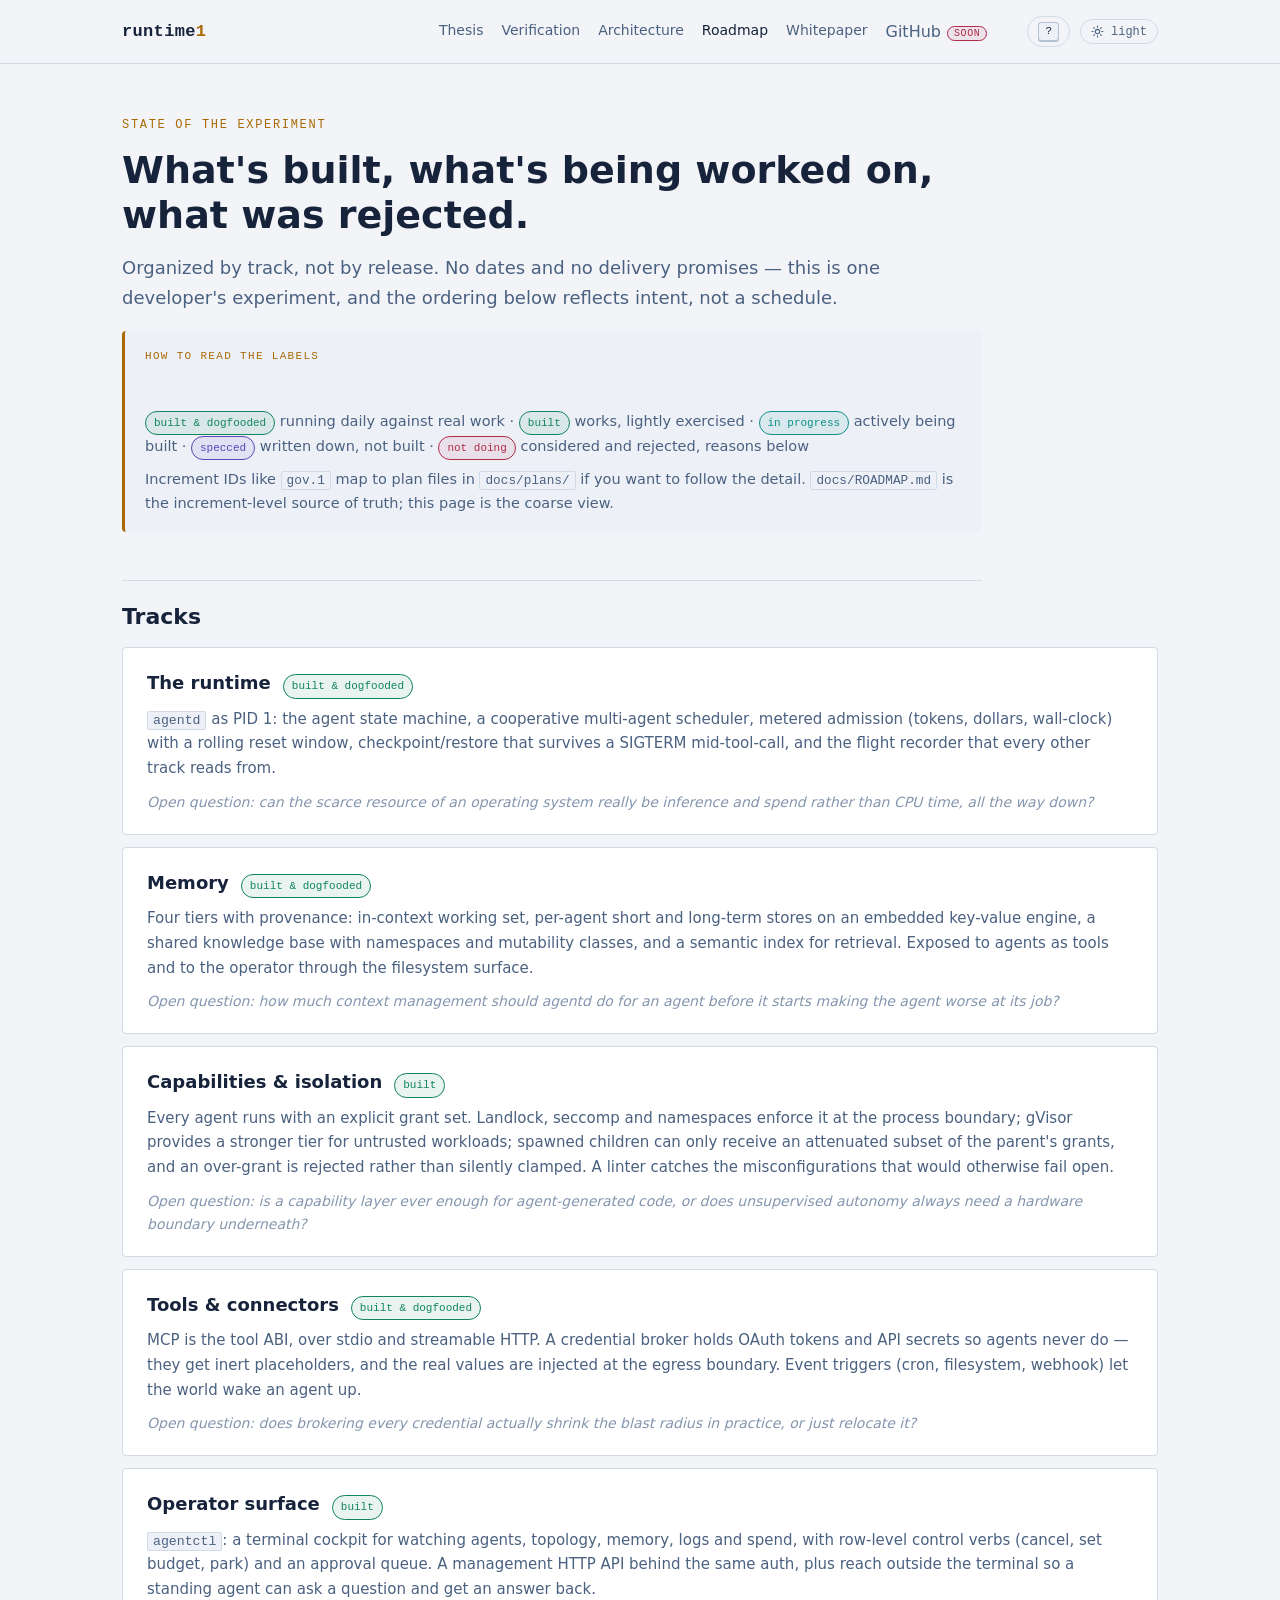
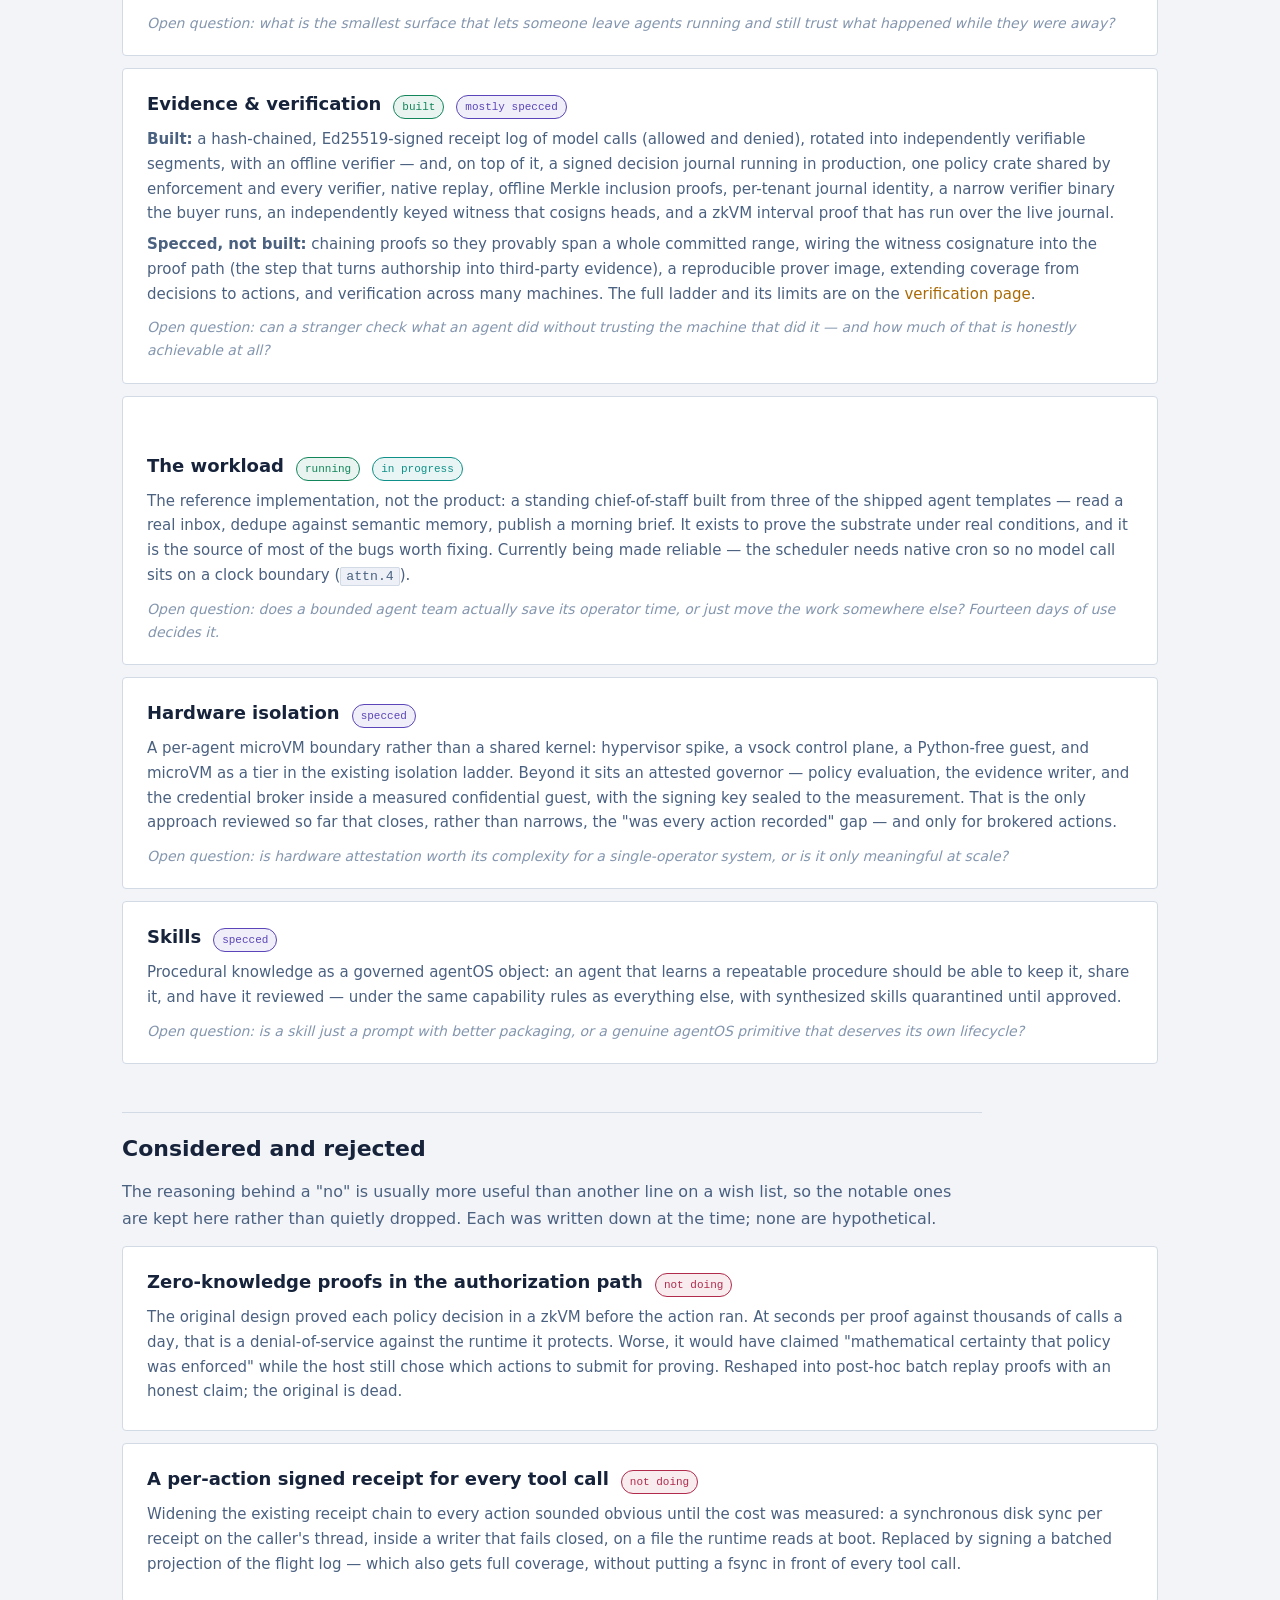
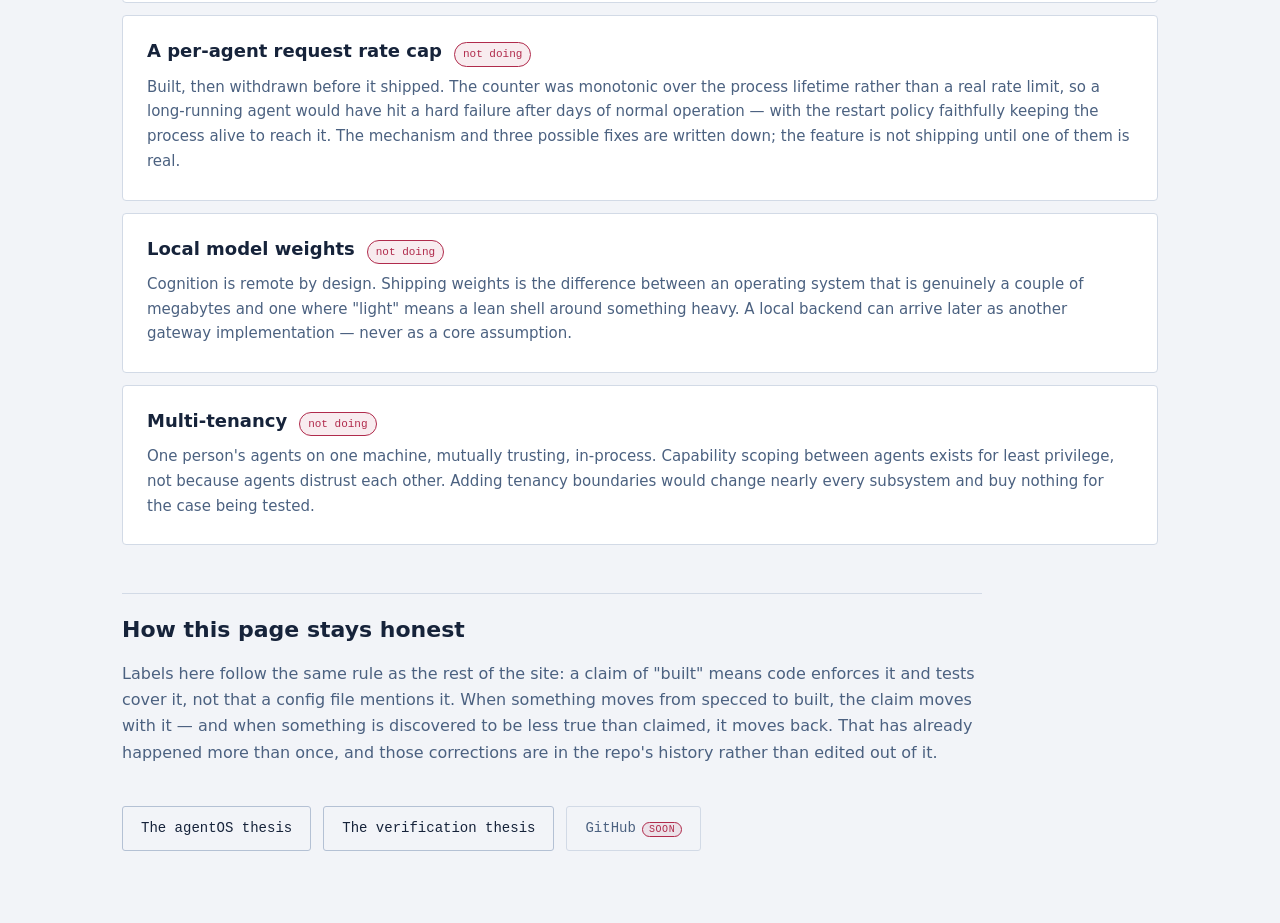
==== roadmap.html @ 0117f95e "runtime1 website: initial public release Static site, no build step — GitHub Pages serves it straigh" ====
<!DOCTYPE html>
<html lang="en">
<head>
<meta charset="utf-8">
<meta name="viewport" content="width=device-width, initial-scale=1">
<title>runtime1 — roadmap</title>
<meta name="description" content="What runtime1 has built, what is being worked on, what is only specced, and what was deliberately rejected — organized by track, with no dates.">
<link rel="stylesheet" href="style.css">
<script>try{var t=localStorage.getItem('runtime1-theme');if(t)document.documentElement.dataset.theme=t}catch(e){}</script>
</head>
<body>
<div class="progress"><span></span></div>
<header class="topbar">
  <nav class="nav">
    <span class="brand"><a href="index.html" style="color:inherit">runtime<b>1</b></a></span>
    <div class="links">
      <a href="thesis.html">Thesis</a>
      <a href="zk-verification.html">Verification</a>
      <a href="architecture.html">Architecture</a>
      <a href="roadmap.html" class="here">Roadmap</a>
      <a href="whitepaper.html">Whitepaper</a>
      <span class="soon" title="the repository is not public yet">GitHub<em>soon</em></span>
    </div>
    <div class="tools">
      <button type="button" class="keyhint" data-help aria-label="Keyboard shortcuts"><kbd>?</kbd></button>
      <button type="button" class="tt" data-theme-toggle aria-pressed="false" title="Switch to light (t)">
        <svg class="moon" viewBox="0 0 24 24" fill="none" stroke="currentColor" stroke-width="2"
             stroke-linecap="round" stroke-linejoin="round" aria-hidden="true"><path d="M21 12.79A9 9 0 1 1 11.21 3 7 7 0 0 0 21 12.79z"/></svg>
        <svg class="sun" viewBox="0 0 24 24" fill="none" stroke="currentColor" stroke-width="2"
             stroke-linecap="round" stroke-linejoin="round" aria-hidden="true"><circle cx="12" cy="12" r="4"/><path d="M12 2v2M12 20v2M4.9 4.9l1.4 1.4M17.7 17.7l1.4 1.4M2 12h2M20 12h2M6.3 17.7l-1.4 1.4M19.1 4.9l-1.4 1.4"/></svg>
        <span class="tt-label">dark</span>
      </button>
    </div>
  </nav>
</header>

<div class="wrap doc">


  <p class="eyebrow">state of the experiment</p>
  <h1>What's built, what's being worked on, what was rejected.</h1>
  <p class="lead">
    Organized by track, not by release. No dates and no delivery promises — this is one
    developer's experiment, and the ordering below reflects intent, not a schedule.
  </p>

  <div class="callout">
    <p class="k">how to read the labels</p>
    <p>
      <span class="badge enf">built &amp; dogfooded</span> running daily against real work ·
      <span class="badge enf">built</span> works, lightly exercised ·
      <span class="badge next">in progress</span> actively being built ·
      <span class="badge road">specced</span> written down, not built ·
      <span class="badge abs">not doing</span> considered and rejected, reasons below
    </p>
    <p>
      Increment IDs like <code>gov.1</code> map to plan files in <code>docs/plans/</code> if you
      want to follow the detail. <code>docs/ROADMAP.md</code> is the increment-level source of
      truth; this page is the coarse view.
    </p>
  </div>

  <h2>Tracks</h2>

  <div class="track">
    <div class="track-hd">
      <h3>The runtime</h3>
      <span class="badge enf">built &amp; dogfooded</span>
    </div>
    <p><code>agentd</code> as PID 1: the agent state machine, a cooperative multi-agent
    scheduler, metered admission (tokens, dollars, wall-clock) with a rolling reset window,
    checkpoint/restore that survives a SIGTERM mid-tool-call, and the flight recorder that
    every other track reads from.</p>
    <p class="q">Open question: can the scarce resource of an operating system really be inference and
    spend rather than CPU time, all the way down?</p>
  </div>

  <div class="track">
    <div class="track-hd">
      <h3>Memory</h3>
      <span class="badge enf">built &amp; dogfooded</span>
    </div>
    <p>Four tiers with provenance: in-context working set, per-agent short and long-term
    stores on an embedded key-value engine, a shared knowledge base with namespaces and
    mutability classes, and a semantic index for retrieval. Exposed to agents as tools and to
    the operator through the filesystem surface.</p>
    <p class="q">Open question: how much context management should agentd do <em>for</em> an
    agent before it starts making the agent worse at its job?</p>
  </div>

  <div class="track">
    <div class="track-hd">
      <h3>Capabilities &amp; isolation</h3>
      <span class="badge enf">built</span>
    </div>
    <p>Every agent runs with an explicit grant set. Landlock, seccomp and namespaces enforce
    it at the process boundary; gVisor provides a stronger tier for untrusted workloads;
    spawned children can only receive an attenuated subset of the parent's grants, and an
    over-grant is rejected rather than silently clamped. A linter catches the misconfigurations
    that would otherwise fail open.</p>
    <p class="q">Open question: is a capability layer ever enough for agent-generated code, or
    does unsupervised autonomy always need a hardware boundary underneath?</p>
  </div>

  <div class="track">
    <div class="track-hd">
      <h3>Tools &amp; connectors</h3>
      <span class="badge enf">built &amp; dogfooded</span>
    </div>
    <p>MCP is the tool ABI, over stdio and streamable HTTP. A credential broker holds OAuth
    tokens and API secrets so agents never do — they get inert placeholders, and the real
    values are injected at the egress boundary. Event triggers (cron, filesystem, webhook) let
    the world wake an agent up.</p>
    <p class="q">Open question: does brokering every credential actually shrink the blast
    radius in practice, or just relocate it?</p>
  </div>

  <div class="track">
    <div class="track-hd">
      <h3>Operator surface</h3>
      <span class="badge enf">built</span>
    </div>
    <p><code>agentctl</code>: a terminal cockpit for watching agents, topology, memory, logs
    and spend, with row-level control verbs (cancel, set budget, park) and an approval queue.
    A management HTTP API behind the same auth, plus reach outside the terminal so a standing
    agent can ask a question and get an answer back.</p>
    <p class="q">Open question: what is the smallest surface that lets someone leave agents
    running and still trust what happened while they were away?</p>
  </div>

  <div class="track">
    <div class="track-hd">
      <h3>Evidence &amp; verification</h3>
      <span class="badge enf">built</span>
      <span class="badge road">mostly specced</span>
    </div>
    <p><b>Built:</b> a hash-chained, Ed25519-signed receipt log of model calls (allowed and
    denied), rotated into independently verifiable segments, with an offline verifier — and,
    on top of it, a signed decision journal running in production, one policy crate shared by
    enforcement and every verifier, native replay, offline Merkle inclusion proofs, per-tenant
    journal identity, a narrow verifier binary the buyer runs, an independently keyed witness
    that cosigns heads, and a zkVM interval proof that has run over the live journal.</p>
    <p><b>Specced, not built:</b> chaining proofs so they provably span a whole committed range,
    wiring the witness cosignature into the proof path (the step that turns authorship into
    third-party evidence), a reproducible prover image, extending coverage from decisions to
    actions, and verification across many machines.
    The full ladder and its limits are on the <a href="zk-verification.html">verification
    page</a>.</p>
    <p class="q">Open question: can a stranger check what an agent did without trusting the
    machine that did it — and how much of that is honestly achievable at all?</p>
  </div>

  <div class="track">
    <div class="track-hd">
      <h3>The workload</h3>
      <span class="badge enf">running</span>
      <span class="badge next">in progress</span>
    </div>
    <p>The reference implementation, not the product: a standing chief-of-staff built from three
    of the shipped agent templates — read a real inbox, dedupe against semantic memory, publish
    a morning brief. It exists to prove the substrate under real conditions, and it is the source of most of the bugs worth fixing. Currently being made
    reliable — the scheduler needs native cron so no model call sits on a clock boundary
    (<code>attn.4</code>).</p>
    <p class="q">Open question: does a bounded agent team actually save its operator time, or
    just move the work somewhere else? Fourteen days of use decides it.</p>
  </div>

  <div class="track">
    <div class="track-hd">
      <h3>Hardware isolation</h3>
      <span class="badge road">specced</span>
    </div>
    <p>A per-agent microVM boundary rather than a shared kernel: hypervisor spike, a vsock
    control plane, a Python-free guest, and microVM as a tier in the existing isolation ladder.
    Beyond it sits an attested governor — policy evaluation, the evidence writer, and the
    credential broker inside a measured confidential guest, with the signing key sealed to the
    measurement. That is the only approach reviewed so far that closes, rather than narrows,
    the "was every action recorded" gap — and only for brokered actions.</p>
    <p class="q">Open question: is hardware attestation worth its complexity for a
    single-operator system, or is it only meaningful at scale?</p>
  </div>

  <div class="track">
    <div class="track-hd">
      <h3>Skills</h3>
      <span class="badge road">specced</span>
    </div>
    <p>Procedural knowledge as a governed agentOS object: an agent that learns a repeatable
    procedure should be able to keep it, share it, and have it reviewed — under the same
    capability rules as everything else, with synthesized skills quarantined until approved.</p>
    <p class="q">Open question: is a skill just a prompt with better packaging, or a genuine
    agentOS primitive that deserves its own lifecycle?</p>
  </div>

  <h2>Considered and rejected</h2>
  <p class="mut">
    The reasoning behind a "no" is usually more useful than another line on a wish list, so
    the notable ones are kept here rather than quietly dropped. Each was written down at the
    time; none are hypothetical.
  </p>

  <div class="track">
    <div class="track-hd">
      <h3>Zero-knowledge proofs in the authorization path</h3>
      <span class="badge abs">not doing</span>
    </div>
    <p>The original design proved each policy decision in a zkVM before the action ran. At
    seconds per proof against thousands of calls a day, that is a denial-of-service against
    the runtime it protects. Worse, it would have claimed "mathematical certainty that policy
    was enforced" while the host still chose which actions to submit for proving. Reshaped
    into post-hoc batch replay proofs with an honest claim; the original is dead.</p>
  </div>

  <div class="track">
    <div class="track-hd">
      <h3>A per-action signed receipt for every tool call</h3>
      <span class="badge abs">not doing</span>
    </div>
    <p>Widening the existing receipt chain to every action sounded obvious until the cost was
    measured: a synchronous disk sync per receipt on the caller's thread, inside a writer that
    fails closed, on a file the runtime reads at boot. Replaced by signing a batched projection
    of the flight log — which also gets full coverage, without putting a fsync in front of every
    tool call.</p>
  </div>

  <div class="track">
    <div class="track-hd">
      <h3>A per-agent request rate cap</h3>
      <span class="badge abs">not doing</span>
    </div>
    <p>Built, then withdrawn before it shipped. The counter was monotonic over the process
    lifetime rather than a real rate limit, so a long-running agent would have hit a hard
    failure after days of normal operation — with the restart policy faithfully keeping the
    process alive to reach it. The mechanism and three possible fixes are written down; the
    feature is not shipping until one of them is real.</p>
  </div>

  <div class="track">
    <div class="track-hd">
      <h3>Local model weights</h3>
      <span class="badge abs">not doing</span>
    </div>
    <p>Cognition is remote by design. Shipping weights is the difference between an operating system that is
    genuinely a couple of megabytes and one where "light" means a lean shell around something
    heavy. A local backend can arrive later as another gateway implementation — never as a core
    assumption.</p>
  </div>

  <div class="track">
    <div class="track-hd">
      <h3>Multi-tenancy</h3>
      <span class="badge abs">not doing</span>
    </div>
    <p>One person's agents on one machine, mutually trusting, in-process. Capability scoping
    between agents exists for least privilege, not because agents distrust each other. Adding
    tenancy boundaries would change nearly every subsystem and buy nothing for the case being
    tested.</p>
  </div>

  <h2>How this page stays honest</h2>
  <p class="mut">
    Labels here follow the same rule as the rest of the site: a claim of "built" means code
    enforces it and tests cover it, not that a config file mentions it. When something moves
    from specced to built, the claim moves with it — and when something is discovered to be
    less true than claimed, it moves back. That has already happened more than once, and those
    corrections are in the repo's history rather than edited out of it.
  </p>

  <div class="next-row">
    <a class="btn" href="thesis.html">The agentOS thesis</a>
    <a class="btn" href="zk-verification.html">The verification thesis</a>
    <span class="btn soon-btn" title="the repository is not public yet">GitHub<em>soon</em></span>
  </div>

</div>
<script src="app.js"></script>
</body>
</html>
---- style.css ----
/* runtime1 site — shared stylesheet.
   One file so a restyle is one edit. Tokens mirror site/architecture.html, which keeps its
   own copy because it is a self-contained generated artifact. */

/* ══════════════════════════════════════════════════════════════════════════
   Material 3 token layer.

   This is a real M3 implementation, not a coat of paint: colour ROLES, a shape
   scale, a type scale, state-layer opacities and the M3 motion system are the
   single source of truth, and every component below consumes them.

   What it deliberately does NOT do is adopt M3's *expressive defaults*. M3 is
   explicit that token VALUES are the brand's to set, and runtime1's identity is
   a terminal: 3px corners, flat tonal surfaces, mono labels. So the shape scale
   is tightened (M3 ships 4-28px; ours is 0-10px) and elevation stays tonal via
   surface-container tiers rather than shadows. Structure is Material; the look
   is runtime1's.

   The legacy --ground/--surface/--text names are kept as ALIASES so the older
   rules in this file (and the pages that use them) keep working unchanged.
   ══════════════════════════════════════════════════════════════════════════ */
:root{
  /* ── sys.color (dark is the reference scheme) ── */
  --md-sys-color-primary:#E8A030;
  --md-sys-color-on-primary:#231502;
  --md-sys-color-primary-container:rgba(232,160,48,.13);
  --md-sys-color-on-primary-container:#F3C67C;
  --md-sys-color-secondary:#35C4BB;
  --md-sys-color-secondary-container:rgba(53,196,187,.10);
  --md-sys-color-tertiary:#9880F0;
  --md-sys-color-tertiary-container:rgba(152,128,240,.10);
  --md-sys-color-error:#D45070;
  --md-sys-color-error-container:rgba(212,80,112,.10);
  /* success is not a stock M3 role; runtime1 needs it for "enforced" */
  --md-sys-color-success:#38D48A;
  --md-sys-color-success-container:rgba(56,212,138,.10);

  --md-sys-color-surface:#070D1A;
  --md-sys-color-surface-container-lowest:#050A14;
  --md-sys-color-surface-container-low:#0E1626;
  --md-sys-color-surface-container:#13203A;
  --md-sys-color-surface-container-high:#192948;
  --md-sys-color-surface-container-highest:#1F3355;
  --md-sys-color-on-surface:#CDD6E8;
  --md-sys-color-on-surface-variant:#7089A8;
  --md-sys-color-on-surface-dim:#3B5478;
  --md-sys-color-outline:#243D64;
  --md-sys-color-outline-variant:#1C2E4A;
  --md-sys-color-scrim:rgba(3,7,15,.74);

  /* ── sys.shape — tightened to runtime1's terminal identity ── */
  --md-sys-shape-corner-none:0;
  --md-sys-shape-corner-extra-small:2px;
  --md-sys-shape-corner-small:3px;
  --md-sys-shape-corner-medium:4px;
  --md-sys-shape-corner-large:6px;
  --md-sys-shape-corner-extra-large:10px;
  --md-sys-shape-corner-full:999px;

  /* ── sys.elevation — M3 levels. In a dark UI the tonal ladder does most of
     the work; the shadows stay faint so nothing turns into a floating card. ── */
  --md-sys-elevation-level0:none;
  --md-sys-elevation-level1:0 1px 2px 0 rgba(0,0,0,.30), 0 1px 3px 1px rgba(0,0,0,.13);
  --md-sys-elevation-level2:0 1px 2px 0 rgba(0,0,0,.30), 0 2px 6px 2px rgba(0,0,0,.13);
  --md-sys-elevation-level3:0 1px 3px 0 rgba(0,0,0,.30), 0 4px 8px 3px rgba(0,0,0,.13);

  /* ── sys.state — M3 state-layer opacities ── */
  --md-sys-state-hover-opacity:.08;
  --md-sys-state-focus-opacity:.10;
  --md-sys-state-pressed-opacity:.10;

  /* ── sys.motion ── */
  --md-sys-motion-easing-standard:cubic-bezier(.2,0,0,1);
  --md-sys-motion-easing-emphasized:cubic-bezier(.2,0,0,1);
  --md-sys-motion-easing-emphasized-decelerate:cubic-bezier(.05,.7,.1,1);
  --md-sys-motion-easing-emphasized-accelerate:cubic-bezier(.3,0,.8,.15);
  --md-sys-motion-duration-short2:100ms;
  --md-sys-motion-duration-short4:200ms;
  --md-sys-motion-duration-medium2:300ms;
  --md-sys-motion-duration-medium4:400ms;
  --md-sys-motion-duration-long2:500ms;

  /* ── sys.typescale — M3 roles, runtime1's two families ── */
  --md-sys-typescale-brand:system-ui,-apple-system,'Segoe UI',Helvetica,Arial,sans-serif;
  --md-sys-typescale-plain:'JetBrains Mono','SF Mono','Cascadia Code',Consolas,'Liberation Mono',monospace;
  --md-sys-typescale-display-large-size:clamp(30px,5vw,46px);
  --md-sys-typescale-display-large-line:1.15;
  --md-sys-typescale-headline-small-size:clamp(26px,4.5vw,38px);
  --md-sys-typescale-title-large-size:24px;
  --md-sys-typescale-title-medium-size:18px;
  --md-sys-typescale-body-large-size:16px;
  --md-sys-typescale-body-medium-size:15px;
  --md-sys-typescale-body-small-size:14px;
  --md-sys-typescale-label-large-size:14px;
  --md-sys-typescale-label-medium-size:12.5px;
  --md-sys-typescale-label-small-size:12px;
  --md-sys-typescale-label-tracking:.12em;

  /* ── legacy aliases: everything below in this file still speaks these ── */
  --ground:var(--md-sys-color-surface);
  --surface:var(--md-sys-color-surface-container-low);
  --surface-2:var(--md-sys-color-surface-container);
  --surface-3:var(--md-sys-color-surface-container-high);
  --border:var(--md-sys-color-outline-variant);
  --border-bright:var(--md-sys-color-outline);
  --text:var(--md-sys-color-on-surface);
  --text-muted:var(--md-sys-color-on-surface-variant);
  --text-dim:var(--md-sys-color-on-surface-dim);
  --accent:var(--md-sys-color-primary);
  --accent-dim:var(--md-sys-color-primary-container);
  --enforced:var(--md-sys-color-success);  --enforced-bg:var(--md-sys-color-success-container);
  --declared:var(--md-sys-color-primary);  --declared-bg:var(--md-sys-color-primary-container);
  --absent:var(--md-sys-color-error);      --absent-bg:var(--md-sys-color-error-container);
  --flow:var(--md-sys-color-secondary);    --flow-bg:var(--md-sys-color-secondary-container);
  --external:var(--md-sys-color-tertiary); --external-bg:var(--md-sys-color-tertiary-container);
  --mono:var(--md-sys-typescale-plain);
  --sans:var(--md-sys-typescale-brand);
  --r:var(--md-sys-shape-corner-small);
}

/* Light scheme: only the colour roles flip — shape, motion and type are shared. */
:root[data-theme="light"]{
  --md-sys-color-primary:#A96A05;
  --md-sys-color-on-primary:#FFFFFF;
  --md-sys-color-primary-container:rgba(169,106,5,.10);
  --md-sys-color-on-primary-container:#7A4C03;
  --md-sys-color-secondary:#0E8F88;
  --md-sys-color-secondary-container:rgba(14,143,136,.09);
  --md-sys-color-tertiary:#5B45B8;
  --md-sys-color-tertiary-container:rgba(91,69,184,.09);
  --md-sys-color-error:#B02B4C;
  --md-sys-color-error-container:rgba(176,43,76,.09);
  --md-sys-color-success:#12855A;
  --md-sys-color-success-container:rgba(18,133,90,.09);
  --md-sys-color-surface:#F2F4F8;
  --md-sys-color-surface-container-lowest:#FFFFFF;
  --md-sys-color-surface-container-low:#FFFFFF;
  --md-sys-color-surface-container:#EDF1F7;
  --md-sys-color-surface-container-high:#E2E8F2;
  --md-sys-color-surface-container-highest:#D8E0EC;
  --md-sys-color-on-surface:#16233A;
  --md-sys-color-on-surface-variant:#4B6180;
  --md-sys-color-on-surface-dim:#8496AE;
  --md-sys-color-outline:#B4C1D4;
  --md-sys-color-outline-variant:#D2DAE6;
  --md-sys-color-scrim:rgba(22,35,58,.44);
  --md-sys-elevation-level1:0 1px 2px 0 rgba(16,26,44,.10), 0 1px 3px 1px rgba(16,26,44,.06);
  --md-sys-elevation-level2:0 1px 2px 0 rgba(16,26,44,.10), 0 2px 6px 2px rgba(16,26,44,.06);
  --md-sys-elevation-level3:0 1px 3px 0 rgba(16,26,44,.10), 0 4px 8px 3px rgba(16,26,44,.06);
}
@media (prefers-color-scheme:light){
  :root:not([data-theme="dark"]){
    --md-sys-color-primary:#A96A05;
    --md-sys-color-on-primary:#FFFFFF;
    --md-sys-color-primary-container:rgba(169,106,5,.10);
    --md-sys-color-on-primary-container:#7A4C03;
    --md-sys-color-secondary:#0E8F88;
    --md-sys-color-secondary-container:rgba(14,143,136,.09);
    --md-sys-color-tertiary:#5B45B8;
    --md-sys-color-tertiary-container:rgba(91,69,184,.09);
    --md-sys-color-error:#B02B4C;
    --md-sys-color-error-container:rgba(176,43,76,.09);
    --md-sys-color-success:#12855A;
    --md-sys-color-success-container:rgba(18,133,90,.09);
    --md-sys-color-surface:#F2F4F8;
    --md-sys-color-surface-container-lowest:#FFFFFF;
    --md-sys-color-surface-container-low:#FFFFFF;
    --md-sys-color-surface-container:#EDF1F7;
    --md-sys-color-surface-container-high:#E2E8F2;
    --md-sys-color-surface-container-highest:#D8E0EC;
    --md-sys-color-on-surface:#16233A;
    --md-sys-color-on-surface-variant:#4B6180;
    --md-sys-color-on-surface-dim:#8496AE;
    --md-sys-color-outline:#B4C1D4;
    --md-sys-color-outline-variant:#D2DAE6;
    --md-sys-color-scrim:rgba(22,35,58,.44);
    --md-sys-elevation-level1:0 1px 2px 0 rgba(16,26,44,.10), 0 1px 3px 1px rgba(16,26,44,.06);
    --md-sys-elevation-level2:0 1px 2px 0 rgba(16,26,44,.10), 0 2px 6px 2px rgba(16,26,44,.06);
    --md-sys-elevation-level3:0 1px 3px 0 rgba(16,26,44,.10), 0 4px 8px 3px rgba(16,26,44,.06);
  }
}

/* ─── base ─── */
*{box-sizing:border-box}
html,body{margin:0;padding:0}
body{background:var(--ground);color:var(--text);font-family:var(--sans);font-size:16px;
  line-height:1.6;-webkit-font-smoothing:antialiased;overflow-x:clip}
a{color:var(--accent);text-decoration:none}
a:hover{text-decoration:underline}
code{font-family:var(--mono);font-size:.88em;background:var(--md-sys-color-surface-container);border:1px solid var(--md-sys-color-outline-variant);border-radius:var(--md-sys-shape-corner-extra-small);padding:1px 5px}
pre{background:var(--md-sys-color-surface-container-lowest);border:1px solid var(--md-sys-color-outline-variant);border-radius:var(--md-sys-shape-corner-medium);padding:16px;overflow-x:auto;font-family:var(--mono);font-size:13px;line-height:1.55;color:var(--md-sys-color-on-surface-variant);margin:14px 0}
p{margin:0 0 14px}
p.mut{color:var(--text-muted)}
ul{margin:0 0 14px;padding-left:22px}
li{margin-bottom:8px}
.muted-li li{color:var(--text-muted)}

/* wrap: wide for the landing grid, narrow (.doc) for reading pages */
/* One content measure everywhere, so the global header's left edge lines up with
   the page content on every page. Long-form pages keep a readable line length by
   capping the PROSE rather than the container — tables, the embedded schematic and
   card grids still get the full width, which is what they want anyway. */
.wrap{max-width:1080px;margin:0 auto;padding:0 22px}
.wrap.doc{padding-bottom:72px;line-height:1.65}
.wrap.doc > p, .wrap.doc > ul, .wrap.doc > ol,
.wrap.doc > h1, .wrap.doc > h2, .wrap.doc > h3,
.wrap.doc > .callout, .wrap.doc > .honesty{max-width:860px}

/* ─── nav ─── */
/* The header is a GLOBAL element, not part of any page's content column. It lives
   outside .wrap so it renders identically whether the page below it is the 880px
   reading measure, the 1080px landing grid, or the schematic. */
.topbar{position:sticky;top:0;z-index:40;
  border-bottom:1px solid var(--md-sys-color-outline-variant);
  background:var(--md-sys-color-surface);
  transition:border-color var(--md-sys-motion-duration-short4) var(--md-sys-motion-easing-standard)}
.topbar.stuck{border-bottom-color:var(--md-sys-color-outline);
  background:color-mix(in srgb, var(--md-sys-color-surface) 92%, transparent);
  backdrop-filter:blur(10px);-webkit-backdrop-filter:blur(10px)}
@supports not (background:color-mix(in srgb, red 50%, transparent)){
  .topbar.stuck{background:var(--md-sys-color-surface)}
}
/* one inner measure, every page */
.nav{display:flex;align-items:center;gap:22px;flex-wrap:wrap;
  max-width:1080px;margin:0 auto;padding:16px 22px}
.brand{font-family:var(--mono);font-weight:700;font-size:17px;color:var(--text);letter-spacing:.02em}
.brand b{color:var(--accent)}
.nav .links{display:flex;gap:18px;margin-left:auto;flex-wrap:wrap}
.nav .links a{color:var(--text-muted);font-size:14px}
.nav .links a:hover{color:var(--text);text-decoration:none}
.nav .links a.here{color:var(--text)}

/* ─── headings ─── */
h1{font-size:clamp(26px,4.5vw,38px);line-height:1.18;margin:0 0 16px}
h2{font-size:22px;margin:48px 0 12px;padding-top:18px;border-top:1px solid var(--border)}
h3{font-size:17px;margin:26px 0 8px}
.lead{font-size:18px;color:var(--text-muted);margin:0 0 8px}
.eyebrow{font-family:var(--mono);font-size:12px;letter-spacing:.14em;text-transform:uppercase;
  color:var(--accent);margin:52px 0 12px}

/* ─── hero (landing) ─── */
.hero{padding:72px 0 48px;text-align:left}
.hero .eyebrow{margin:0 0 14px}
.hero h1{font-size:clamp(30px,5vw,46px);line-height:1.15;margin:0 0 18px;max-width:840px}
.hero .sub{font-size:19px;color:var(--text-muted);max-width:760px;margin:0 0 28px}
.cta{display:flex;gap:12px;flex-wrap:wrap}

/* ─── pill badge: a stamped label, not just muted caption text ─── */
.pill{display:inline-flex;align-items:center;gap:7px;font-family:var(--mono);font-size:12px;
  letter-spacing:.08em;text-transform:uppercase;white-space:nowrap;
  color:var(--md-sys-color-on-primary-container);background:var(--md-sys-color-primary-container);
  border:1px solid var(--md-sys-color-primary);border-radius:var(--md-sys-shape-corner-full);
  padding:6px 14px 6px 11px}
.pill::before{content:'';width:6px;height:6px;border-radius:50%;background:var(--md-sys-color-primary);
  flex:0 0 auto}
.hero-tag{display:flex;align-items:center;gap:12px;flex-wrap:wrap;margin:0 0 16px}
.hero-tag .rest{font-family:var(--mono);font-size:12px;letter-spacing:.1em;text-transform:uppercase;
  color:var(--text-dim)}

/* ─── buttons ─── */
/* M3 buttons. `.primary` is a filled button, plain `.btn`/`.ghost` an outlined
   button. Both carry a real M3 state layer: a currentColor overlay at the
   spec's 8% hover / 10% pressed, rather than an ad-hoc colour swap. */
.btn{position:relative;isolation:isolate;overflow:hidden;display:inline-block;
  font-family:var(--mono);font-size:var(--md-sys-typescale-label-large-size);padding:10px 18px;
  border-radius:var(--md-sys-shape-corner-small);border:1px solid var(--md-sys-color-outline);
  color:var(--md-sys-color-on-surface);background:transparent;cursor:pointer}
.btn::after{content:'';position:absolute;inset:0;background:currentColor;opacity:0;
  pointer-events:none;z-index:-1;
  transition:opacity var(--md-sys-motion-duration-short2) var(--md-sys-motion-easing-standard)}
.btn:hover::after{opacity:var(--md-sys-state-hover-opacity)}
.btn:active::after{opacity:var(--md-sys-state-pressed-opacity)}
.btn:hover{text-decoration:none;border-color:var(--md-sys-color-primary);
  color:var(--md-sys-color-primary)}
.btn.primary{background:var(--md-sys-color-primary);color:var(--md-sys-color-on-primary);
  border-color:var(--md-sys-color-primary);font-weight:700}
.btn.primary:hover{text-decoration:none;color:var(--md-sys-color-on-primary)}
.btn.ghost{color:var(--md-sys-color-on-surface)}
.next,.next-row{display:flex;gap:12px;flex-wrap:wrap;margin-top:40px}

/* ─── sections & cards ─── */
.section{padding:44px 0 8px}
.section h2{font-size:24px;margin:0 0 6px;padding-top:0;border-top:0}
.section .lead{color:var(--text-muted);max-width:760px;margin:0 0 22px}
.plain{display:grid;grid-template-columns:repeat(auto-fit,minmax(280px,1fr));gap:16px;padding:26px 0 8px}
.card{background:var(--md-sys-color-surface-container-low);border:1px solid var(--md-sys-color-outline-variant);border-radius:var(--md-sys-shape-corner-medium);padding:20px 24px}
.card .k{font-family:var(--mono);font-size:12px;letter-spacing:.12em;text-transform:uppercase;
  color:var(--text-dim);margin:0 0 10px}
.card h3{margin:0 0 10px;font-size:18px}
.card p{margin:0;color:var(--text-muted);font-size:15px}
.two{display:grid;grid-template-columns:repeat(auto-fit,minmax(300px,1fr));gap:14px;margin:14px 0}
/* four cards: hold two-up so the last one never orphans on a 3-col row */
.plain.quad{grid-template-columns:repeat(auto-fit,minmax(400px,1fr))}

/* ─── doors (landing) ─── */
.doors{display:grid;grid-template-columns:repeat(auto-fit,minmax(320px,1fr));gap:16px}
.door{display:block;background:var(--md-sys-color-surface-container);border:0;border-radius:var(--md-sys-shape-corner-large);padding:24px 28px;color:var(--md-sys-color-on-surface);box-shadow:var(--md-sys-elevation-level1)}
.door:hover{text-decoration:none;background:var(--md-sys-color-surface-container-high);
  box-shadow:var(--md-sys-elevation-level2)}
.door .k{font-family:var(--mono);font-size:12px;letter-spacing:.12em;text-transform:uppercase;
  color:var(--accent);margin:0 0 10px}
.door h3{margin:0 0 10px;font-size:20px}
.door p{margin:0 0 14px;color:var(--text-muted);font-size:15px}
.door .go{font-family:var(--mono);font-size:13px;color:var(--accent)}

/* ─── callouts ─── */
.callout{background:var(--md-sys-color-surface-container);border:0;border-left:3px solid var(--md-sys-color-primary);border-radius:var(--md-sys-shape-corner-medium);padding:16px 20px;margin:18px 0}
.callout .k{font-family:var(--mono);font-size:11px;letter-spacing:.12em;text-transform:uppercase;
  color:var(--accent);margin:0 0 6px}
.callout p{margin:0 0 8px;font-size:14.5px;color:var(--text-muted)}
.callout p:last-child{margin:0}
.callout.green{border-left-color:var(--enforced)}  .callout.green .k{color:var(--enforced)}
.callout.red{border-left-color:var(--absent)}      .callout.red .k{color:var(--absent)}
.callout.purple{border-left-color:var(--external)} .callout.purple .k{color:var(--external)}
.honesty{background:var(--md-sys-color-surface-container);border:0;border-left:3px solid var(--md-sys-color-success);border-radius:var(--md-sys-shape-corner-medium);padding:20px 24px;margin:44px 0 0}
.honesty .k{font-family:var(--mono);font-size:12px;letter-spacing:.12em;text-transform:uppercase;
  color:var(--enforced);margin:0 0 8px}
.honesty p{margin:0;color:var(--text-muted);font-size:15px;max-width:860px}

/* ─── in-page table of contents ─── */
.toc{background:var(--md-sys-color-surface-container-low);border:1px solid var(--md-sys-color-outline-variant);
  border-radius:var(--md-sys-shape-corner-medium);padding:18px 22px;margin:22px 0}
.toc .k{font-family:var(--mono);font-size:11px;letter-spacing:.12em;text-transform:uppercase;
  color:var(--text-dim);margin:0 0 10px}
.toc ol{list-style:none;margin:0;padding:0;display:grid;grid-template-columns:repeat(auto-fit,minmax(220px,1fr));
  gap:6px 20px;counter-reset:toc}
.toc li{counter-increment:toc;font-size:14px}
.toc li::before{content:counter(toc) ".";font-family:var(--mono);color:var(--text-dim);margin-right:8px}
.toc a{color:var(--text-muted)}
.toc a:hover{color:var(--accent);text-decoration:none}

/* ─── badges ─── */
.badge{display:inline-block;font-family:var(--mono);font-size:11px;padding:2px 8px;
  border-radius:var(--md-sys-shape-corner-full);
  border:1px solid;white-space:nowrap}
.plain .badge,.honesty .badge{margin-right:6px}
.badge.enf{color:var(--enforced);border-color:var(--enforced);background:var(--enforced-bg)}
.badge.dec{color:var(--declared);border-color:var(--declared);background:var(--declared-bg)}
.badge.abs{color:var(--absent);border-color:var(--absent);background:var(--absent-bg)}
.badge.next{color:var(--flow);border-color:var(--flow);background:var(--flow-bg)}
.badge.road{color:var(--external);border-color:var(--external);background:var(--external-bg)}
.badge.gated{color:var(--declared);border-color:var(--declared);background:var(--declared-bg)}

/* ─── tables ─── */
table{width:100%;border-collapse:collapse;font-size:14px;margin:14px 0}
th,td{text-align:left;padding:9px 12px;border:1px solid var(--border);vertical-align:top}
th{background:var(--surface-2);font-family:var(--mono);font-size:12px;letter-spacing:.06em;
  text-transform:uppercase;color:var(--text-muted)}
td{background:var(--md-sys-color-surface-container-low)}
td code{white-space:nowrap}

/* ─── status strip (landing) ─── */
.status{display:grid;grid-template-columns:repeat(auto-fit,minmax(220px,1fr));gap:16px;margin-top:10px}
.stat{background:var(--md-sys-color-surface-container);border:0;border-radius:var(--md-sys-shape-corner-medium);padding:16px 20px}
.stat .k{font-family:var(--mono);font-size:12px;letter-spacing:.1em;text-transform:uppercase;
  color:var(--text-dim);margin:0 0 6px}
.stat p{margin:0;font-size:14px;color:var(--text-muted)}
.stat .big{font-size:17px;color:var(--text);font-family:var(--mono)}

/* ─── embedded schematic ─── */
.arch-embed{margin:20px 0}
.arch-embed iframe{width:100%;height:920px;
  border:1px solid var(--md-sys-color-outline-variant);
  border-radius:var(--md-sys-shape-corner-large);
  background:var(--md-sys-color-surface);box-shadow:var(--md-sys-elevation-level1)}
.arch-embed .cap{font-size:13px;color:var(--text-dim);margin-top:8px;font-family:var(--mono)}

/* ─── roadmap ─── */
.track{background:var(--md-sys-color-surface-container-low);border:1px solid var(--md-sys-color-outline-variant);border-radius:var(--md-sys-shape-corner-medium);padding:20px 24px;margin:12px 0}
.track-hd{display:flex;gap:12px;align-items:baseline;flex-wrap:wrap;margin-bottom:8px}
.track-hd h3{margin:0;font-size:18px}
.track .q{font-size:14px;color:var(--text-dim);font-style:italic;margin:10px 0 0}
.track p{margin:0 0 6px;color:var(--text-muted);font-size:15px}
.track .ids{font-family:var(--mono);font-size:12px;color:var(--text-dim)}

footer{margin-top:64px;border-top:1px solid var(--border);padding:26px 0 48px;color:var(--text-dim);
  font-size:13px}
footer .row{display:flex;gap:18px;flex-wrap:wrap;align-items:center}
footer a{color:var(--text-muted)}

/* ══════════════════════════════════════════════════════════════════════════
   Interaction layer (site/app.js). Everything below degrades to the static
   page when JS is off: no rule here hides content by default.
   ══════════════════════════════════════════════════════════════════════════ */

/* ─── scroll progress ─── */
.progress{position:fixed;top:0;left:0;right:0;height:2px;z-index:60;pointer-events:none}
.progress span{display:block;height:100%;background:var(--accent);transform:scaleX(0);
  transform-origin:0 50%;transition:transform .1s linear}

/* ─── theme toggle + key hint in the nav ─── */
.nav .tools{display:flex;align-items:center;gap:10px;margin-left:18px}
.tt,.keyhint{display:inline-flex;align-items:center;gap:7px;font-family:var(--mono);font-size:12px;
  padding:5px 10px;border-radius:999px;border:1px solid var(--border);background:transparent;
  color:var(--text-muted);cursor:pointer;line-height:1;transition:border-color .15s,color .15s}
.tt:hover,.keyhint:hover{border-color:var(--accent);color:var(--accent)}
.tt svg{width:13px;height:13px;flex:none}
.tt .sun{display:none} :root[data-theme="light"] .tt .sun{display:block}
:root[data-theme="light"] .tt .moon{display:none}
@media (prefers-color-scheme:light){
  :root:not([data-theme="dark"]) .tt .sun{display:block}
  :root:not([data-theme="dark"]) .tt .moon{display:none}
}
.keyhint kbd{margin:0}
@media (max-width:720px){ .nav .tools{margin-left:auto} .tt .tt-label{display:none} }

/* ─── kbd ─── */
kbd{font-family:var(--mono);font-size:11px;line-height:1;padding:3px 6px;border-radius:var(--r);
  border:1px solid var(--border-bright);background:var(--surface-2);color:var(--text);
  box-shadow:0 1px 0 var(--border-bright)}

/* ─── flight recorder ─── */
.rec{background:var(--md-sys-color-surface-container-low);border:1px solid var(--md-sys-color-outline);border-radius:var(--md-sys-shape-corner-large);overflow:hidden;margin:26px 0 8px;box-shadow:var(--md-sys-elevation-level1)}
.rec-hd{display:flex;align-items:center;gap:11px;padding:10px 14px;background:var(--surface-2);
  border-bottom:1px solid var(--border);flex-wrap:wrap}
.rec-hd .file{font-family:var(--mono);font-size:12.5px;color:var(--text-muted)}
.rec-hd .dot{width:7px;height:7px;border-radius:50%;background:var(--enforced);flex:none;
  box-shadow:0 0 0 3px var(--enforced-bg);animation:pulse 2.4s ease-in-out infinite}
@keyframes pulse{0%,100%{opacity:1}50%{opacity:.35}}
.rec-ctl{margin-left:auto;display:flex;gap:7px}
.rec-ctl button{font-family:var(--mono);font-size:11.5px;padding:4px 11px;border-radius:var(--r);
  border:1px solid var(--border-bright);background:transparent;color:var(--text-muted);cursor:pointer;
  transition:border-color .15s,color .15s}
.rec-ctl button:hover{border-color:var(--accent);color:var(--accent)}

/* Three guardrails side by side. Budget is deliberately one control of three,
   not the headline: the argument is that the boundary supervises, not that the
   thing is cheap. */
.rec-controls{display:grid;grid-template-columns:repeat(auto-fit,minmax(210px,1fr));
  border-bottom:1px solid var(--md-sys-color-outline);
  background:var(--md-sys-color-surface-container-lowest)}
/* Each guardrail is its own compartment: a semantic accent rail on the left, a
   hard divider between columns, and a numbered label — so the three read as
   three separate controls rather than one crowded strip. */
.guard{position:relative;padding:12px 14px 13px 16px;
  border-right:1px solid var(--md-sys-color-outline)}
.guard:last-child{border-right:0}
.guard::before{content:'';position:absolute;left:0;top:0;bottom:0;width:2px;background:var(--g-accent)}
.guard[data-guard="cap"]     {--g-accent:var(--md-sys-color-success)}
.guard[data-guard="memory"]  {--g-accent:var(--md-sys-color-tertiary)}
.guard[data-guard="approval"]{--g-accent:var(--md-sys-color-primary)}
.guard[data-guard="budget"]  {--g-accent:var(--md-sys-color-secondary)}
.guard-k{display:flex;align-items:center;gap:7px;font-family:var(--mono);font-size:11px;
  letter-spacing:var(--md-sys-typescale-label-tracking);text-transform:uppercase;
  color:var(--g-accent);margin:0 0 10px}
.guard-k .gn{display:inline-flex;align-items:center;justify-content:center;width:15px;height:15px;
  border-radius:var(--md-sys-shape-corner-full);border:1px solid currentColor;font-size:9px;
  letter-spacing:0;flex:none}
@media (max-width:640px){
  .guard{border-right:0;border-bottom:1px solid var(--md-sys-color-outline)}
  .guard:last-child{border-bottom:0}
}
.guard-row{display:flex;align-items:center;gap:8px;flex-wrap:wrap}
.guard-val{font-family:var(--mono);font-size:12px;color:var(--md-sys-color-on-surface);
  white-space:nowrap}

/* M3 filter-chip anatomy again, reused as a live grant/rule switch. */
.tog{position:relative;isolation:isolate;overflow:hidden;display:inline-flex;align-items:center;
  gap:6px;font-family:var(--mono);font-size:11.5px;line-height:1;padding:5px 10px;cursor:pointer;
  border-radius:var(--md-sys-shape-corner-full);border:1px solid var(--md-sys-color-outline);
  background:transparent;color:var(--md-sys-color-on-surface-dim);
  transition:color var(--md-sys-motion-duration-short2) var(--md-sys-motion-easing-standard),
             border-color var(--md-sys-motion-duration-short2) var(--md-sys-motion-easing-standard),
             background var(--md-sys-motion-duration-short2) var(--md-sys-motion-easing-standard)}
.tog::after{content:'';position:absolute;inset:0;background:currentColor;opacity:0;z-index:-1;
  pointer-events:none;
  transition:opacity var(--md-sys-motion-duration-short2) var(--md-sys-motion-easing-standard)}
.tog:hover::after{opacity:var(--md-sys-state-hover-opacity)}
.tog:active::after{opacity:var(--md-sys-state-pressed-opacity)}
.tog::before{content:'○';font-size:9px}
.tog.on::before{content:'✓';font-size:11px}
.tog.on{color:var(--md-sys-color-success);border-color:var(--md-sys-color-success);
  background:var(--md-sys-color-success-container)}
.tog[data-approval].on{color:var(--md-sys-color-primary);border-color:var(--md-sys-color-primary);
  background:var(--md-sys-color-primary-container)}
/* M3 slider: 4dp track at corner-full with the spec's vertical pill handle.
   The input keeps a 20px box so the hit target stays comfortable. */
.m3-slider{-webkit-appearance:none;appearance:none;width:140px;height:20px;background:transparent;
  outline:none;cursor:pointer;flex:none}
.m3-slider::-webkit-slider-runnable-track{height:4px;border-radius:var(--md-sys-shape-corner-full);
  background:var(--md-sys-color-outline)}
.m3-slider::-webkit-slider-thumb{-webkit-appearance:none;width:5px;height:20px;margin-top:-8px;
  border-radius:var(--md-sys-shape-corner-full);background:var(--md-sys-color-primary);border:0;
  cursor:pointer}
.m3-slider::-moz-range-track{height:4px;border-radius:var(--md-sys-shape-corner-full);
  background:var(--md-sys-color-outline)}
.m3-slider::-moz-range-thumb{width:5px;height:20px;border-radius:var(--md-sys-shape-corner-full);
  background:var(--md-sys-color-primary);border:0;cursor:pointer}
.m3-slider:focus-visible{outline:2px solid var(--md-sys-color-primary);outline-offset:3px}

.rec-log{height:272px;overflow-y:auto;padding:11px 14px;font-family:var(--mono);font-size:12.2px;
  line-height:1.55;scrollbar-width:thin}
.rl{display:flex;gap:11px;padding:2.5px 0;flex-wrap:wrap;animation:rlin .22s ease both}
@keyframes rlin{from{opacity:0;transform:translateY(3px)}to{opacity:1;transform:none}}
.rl .ts{color:var(--text-dim);flex:none}
.rl .kind{flex:none;min-width:172px}
.rl .det{color:var(--text-muted);word-break:break-word}
.rl.flow .kind{color:var(--flow)}
.rl.enf  .kind{color:var(--enforced)}
.rl.abs  .kind{color:var(--absent)}
.rl.ext  .kind{color:var(--external)}
.rl.mut  .kind{color:var(--declared)}
.rl.abs .det{color:var(--absent)}

/* What the run actually left behind: receipts, memory, durable state. The three
   things an auditor would ask for, sitting above the spend line because they
   matter more than the spend does. */
.rec-status{display:grid;grid-template-columns:repeat(auto-fit,minmax(180px,1fr));
  border-top:1px solid var(--md-sys-color-outline);
  background:var(--md-sys-color-surface-container-lowest)}
.st{padding:10px 14px;border-right:1px solid var(--md-sys-color-outline-variant);position:relative}
.st:last-child{border-right:0}
.st-k{font-family:var(--mono);font-size:10px;letter-spacing:var(--md-sys-typescale-label-tracking);
  text-transform:uppercase;color:var(--md-sys-color-on-surface-dim);margin:0 0 5px}
.st-v{font-family:var(--mono);font-size:11.5px;margin:0;color:var(--md-sys-color-on-surface-variant);
  line-height:1.45}
.st-v.ok  {color:var(--md-sys-color-success)}
.st-v.warn{color:var(--md-sys-color-primary)}
.st-v.bad {color:var(--md-sys-color-error)}
.st-v .q{color:var(--md-sys-color-on-surface-dim)}
@media (max-width:640px){
  .st{border-right:0;border-bottom:1px solid var(--md-sys-color-outline-variant)}
  .st:last-child{border-bottom:0}
}

/* Spend readout: present and honest, but a thin strip under the log rather than
   the headline the old top-of-panel meter made it. */
.rec-meter{display:flex;align-items:center;gap:11px;padding:8px 14px;
  border-top:1px solid var(--md-sys-color-outline-variant);
  background:var(--md-sys-color-surface-container-lowest);
  font-family:var(--mono);font-size:11px;color:var(--md-sys-color-on-surface-dim)}
.rec-meter .rm-k{letter-spacing:var(--md-sys-typescale-label-tracking);text-transform:uppercase;
  flex:none}
.rec-meter .rm-v{flex:none;color:var(--md-sys-color-on-surface-variant);white-space:nowrap}
.rec-meter .rm-v b{color:var(--md-sys-color-secondary);font-weight:400}
.meter{flex:1;min-width:80px;height:3px;background:var(--md-sys-color-surface-container-high);
  border-radius:var(--md-sys-shape-corner-full);overflow:hidden}
.meter span{display:block;height:100%;width:100%;background:var(--md-sys-color-secondary);
  transform:scaleX(0);transform-origin:0 50%;
  transition:transform var(--md-sys-motion-duration-medium2) var(--md-sys-motion-easing-standard)}
.meter.over span{background:var(--md-sys-color-error)}
.rec-meter.over .rm-v b{color:var(--md-sys-color-error)}

.rec-out{margin:0;padding:12px 14px;border-top:1px solid var(--md-sys-color-outline-variant);
  font-size:13.5px;color:var(--md-sys-color-on-surface-variant);
  background:var(--md-sys-color-surface-container);min-height:1px;
  display:flex;gap:14px;align-items:center;flex-wrap:wrap}
.rec-out.good{border-left:3px solid var(--md-sys-color-success)}
.rec-out.bad{border-left:3px solid var(--md-sys-color-error)}
.rec-out.warn{border-left:3px solid var(--md-sys-color-primary)}
.rec-out b{color:var(--md-sys-color-on-surface)}
.rec-out .ask{flex:1;min-width:220px}
.rec-out .acts{display:flex;gap:8px}
.rec-out .btn{padding:6px 14px;font-size:12px}
.rec-out .approve{border-color:var(--md-sys-color-success);color:var(--md-sys-color-success)}
.rec-out .deny{border-color:var(--md-sys-color-error);color:var(--md-sys-color-error)}
.rec-cap{font-family:var(--mono);font-size:12px;color:var(--text-dim);margin:10px 0 0}

/* ─── verification miniature (3-up: actions → proof → verify) ─── */
.vd-grid{display:grid;grid-template-columns:repeat(3,1fr);gap:16px;margin:26px 0 8px}
.vd-grid .rec{margin:0}
.rec-hd .gn{display:inline-flex;align-items:center;justify-content:center;width:16px;height:16px;
  border-radius:var(--md-sys-shape-corner-full);border:1px solid var(--accent);color:var(--accent);
  font-family:var(--mono);font-size:9.5px;flex:none}
.vd-log{height:230px}
.vd-note{font-size:12.5px}
.vd-note b{color:var(--md-sys-color-on-surface)}
/* Rows in the proof/verify columns have no .kind/.det split — color the row itself. */
.rl.plain{color:var(--text-muted)}
.rl.plain.flow{color:var(--flow)}
.rl.plain.enf {color:var(--enforced)}
.rl.plain.abs {color:var(--absent)}
.rl.plain.mut {color:var(--declared)}
.rl.removed{opacity:.3;text-decoration:line-through;transition:opacity var(--md-sys-motion-duration-medium2) var(--md-sys-motion-easing-standard)}
.vd-rm{display:none;margin-left:auto;flex:none;width:16px;height:16px;border-radius:50%;
  border:1px solid var(--md-sys-color-outline);background:transparent;color:var(--text-dim);
  font-size:12px;line-height:1;cursor:pointer;align-items:center;justify-content:center;padding:0}
.vd-rm:hover{border-color:var(--md-sys-color-error);color:var(--md-sys-color-error);
  background:var(--absent-bg)}
.vd-log.removable .vd-rm{display:inline-flex}
@media (max-width:900px){ .vd-grid{grid-template-columns:1fr} .vd-log{height:190px} }

/* Same component, deliberately marked "not built": dashed border, declared-color
   accents instead of enforced-green, so it can never be mistaken for the shipped
   demo above it even at a glance. */
.vd-grid--zk .rec{border-style:dashed;border-color:var(--md-sys-color-outline)}
.vd-grid--zk .rec-hd{background:var(--declared-bg)}
.vd-grid--zk .rec-hd .dot{background:var(--declared);box-shadow:0 0 0 3px var(--declared-bg)}
.vd-grid--zk .rec-hd .gn{border-color:var(--declared);color:var(--declared)}
.zk-verdict{display:inline-flex;align-items:center;gap:5px;font-family:var(--mono);font-size:11px;
  padding:1px 8px;border-radius:var(--md-sys-shape-corner-full);border:1px solid;cursor:pointer;
  margin-left:auto;flex:none;background:none;transition:opacity .15s}
.zk-verdict:hover{opacity:.8}
.zk-verdict.allow{color:var(--enforced);border-color:var(--enforced);background:var(--enforced-bg)}
.zk-verdict.deny{color:var(--absent);border-color:var(--absent);background:var(--absent-bg)}
.zk-lock{color:var(--text-dim);letter-spacing:.08em}

/* ─── evidence filter + matrix ─── */
/* M3 filter chips: outlined when unselected, container-filled with a leading
   checkmark when selected, state layer throughout. Shape stays `corner-full` to
   match the existing .badge pills rather than M3's stock 8dp. */
.chips{display:flex;gap:8px;flex-wrap:wrap;margin:18px 0 6px}
.chip{position:relative;isolation:isolate;overflow:hidden;display:inline-flex;align-items:center;
  gap:6px;font-family:var(--mono);font-size:var(--md-sys-typescale-label-small-size);
  padding:5px 13px;border-radius:var(--md-sys-shape-corner-full);cursor:pointer;
  border:1px solid var(--md-sys-color-outline);background:transparent;
  color:var(--md-sys-color-on-surface-variant);
  transition:color var(--md-sys-motion-duration-short2) var(--md-sys-motion-easing-standard),
             border-color var(--md-sys-motion-duration-short2) var(--md-sys-motion-easing-standard),
             background var(--md-sys-motion-duration-short2) var(--md-sys-motion-easing-standard)}
.chip::after{content:'';position:absolute;inset:0;background:currentColor;opacity:0;
  pointer-events:none;z-index:-1;
  transition:opacity var(--md-sys-motion-duration-short2) var(--md-sys-motion-easing-standard)}
.chip:hover::after{opacity:var(--md-sys-state-hover-opacity)}
.chip:active::after{opacity:var(--md-sys-state-pressed-opacity)}
.chip:hover{color:var(--md-sys-color-on-surface)}
.chip.on::before{content:'✓';font-size:11px;line-height:1}
.chip.on{color:var(--md-sys-color-on-surface);border-color:var(--md-sys-color-on-surface-dim)}
.chip[data-filter="enf"].on{color:var(--md-sys-color-success);border-color:var(--md-sys-color-success);
  background:var(--md-sys-color-success-container)}
.chip[data-filter="dec"].on{color:var(--md-sys-color-primary);border-color:var(--md-sys-color-primary);
  background:var(--md-sys-color-primary-container)}
.chip[data-filter="abs"].on{color:var(--md-sys-color-error);border-color:var(--md-sys-color-error);
  background:var(--md-sys-color-error-container)}
.filter-count{font-family:var(--mono);font-size:var(--md-sys-typescale-label-small-size);
  color:var(--md-sys-color-on-surface-dim);margin:0 0 16px}

.matrix{display:flex;flex-direction:column;gap:8px}
.mrow{display:grid;grid-template-columns:1fr auto;gap:16px;align-items:start;padding:14px 16px;
  background:var(--md-sys-color-surface-container-low);
  border:1px solid var(--md-sys-color-outline-variant);
  border-radius:var(--md-sys-shape-corner-small);
  transition:opacity .24s ease,filter .24s ease,border-color .15s}
.mrow:hover{border-color:var(--border-bright)}
.mrow.dim{opacity:.26;filter:saturate(.35)}
.mrow h4{margin:0 0 4px;font-size:15px;font-weight:600}
.mrow p{margin:0;font-size:14px;color:var(--text-muted)}
.mrow .badge{align-self:start}
@media (max-width:560px){ .mrow{grid-template-columns:1fr} .mrow .badge{justify-self:start} }

/* ─── help overlay ─── */
/* M3 basic dialog: scrim + surface-container-high, corner-extra-large, and the
   emphasized-decelerate easing M3 specifies for elements entering the screen. */
.overlay{position:fixed;inset:0;z-index:100;display:none;align-items:center;justify-content:center;
  padding:24px;background:var(--md-sys-color-scrim);
  backdrop-filter:blur(4px);-webkit-backdrop-filter:blur(4px)}
.overlay.open{display:flex;
  animation:fade var(--md-sys-motion-duration-short4) var(--md-sys-motion-easing-standard) both}
@keyframes fade{from{opacity:0}to{opacity:1}}
.sheet{background:var(--md-sys-color-surface-container-high);
  border:1px solid var(--md-sys-color-outline);
  border-radius:var(--md-sys-shape-corner-extra-large);
  padding:26px 28px;max-width:470px;width:100%;box-shadow:var(--md-sys-elevation-level3);
  animation:rise var(--md-sys-motion-duration-medium2) var(--md-sys-motion-easing-emphasized-decelerate) both}
@keyframes rise{from{opacity:0;transform:translateY(10px) scale(.98)}to{opacity:1;transform:none}}
.sheet .k{font-family:var(--mono);font-size:12px;letter-spacing:.12em;text-transform:uppercase;
  color:var(--accent);margin:0 0 6px}
.sheet h3{margin:0 0 8px;font-size:19px}
.sheet-sub{font-size:14px;color:var(--text-muted);margin:0 0 18px}
.krows{display:flex;flex-direction:column;gap:2px;margin-bottom:20px}
.krow{display:flex;gap:14px;align-items:center;padding:5px 0;font-size:14px;color:var(--text-muted)}
.krow kbd{flex:none;min-width:26px;text-align:center}
.sheet-close{width:100%;text-align:center;cursor:pointer;background:transparent}

/* ─── reveal on scroll (only armed once JS confirms support) ─── */
:root.reveal-on [data-reveal]{opacity:0;transform:translateY(12px);
  transition:opacity var(--md-sys-motion-duration-long2) var(--md-sys-motion-easing-emphasized-decelerate),
             transform var(--md-sys-motion-duration-long2) var(--md-sys-motion-easing-emphasized-decelerate)}
:root.reveal-on [data-reveal].in{opacity:1;transform:none}

/* ─── M3 outlined cards. `.door` is actionable, so it gets a state layer. ─── */
.card{transition:border-color var(--md-sys-motion-duration-short2) var(--md-sys-motion-easing-standard)}
.card:hover{border-color:var(--md-sys-color-outline)}
.door{position:relative;isolation:isolate;overflow:hidden;
  transition:border-color var(--md-sys-motion-duration-short2) var(--md-sys-motion-easing-standard),
             transform var(--md-sys-motion-duration-short4) var(--md-sys-motion-easing-emphasized)}
.door::after{content:'';position:absolute;inset:0;background:currentColor;opacity:0;
  pointer-events:none;z-index:-1;
  transition:opacity var(--md-sys-motion-duration-short2) var(--md-sys-motion-easing-standard)}
.door:hover::after{opacity:var(--md-sys-state-hover-opacity)}
.door:active::after{opacity:var(--md-sys-state-pressed-opacity)}
.door:hover{transform:translateY(-2px)}
:focus-visible{outline:2px solid var(--md-sys-color-primary);outline-offset:2px;
  border-radius:var(--md-sys-shape-corner-small)}

@media (prefers-reduced-motion:reduce){
  *,*::before,*::after{animation-duration:.001ms !important;animation-iteration-count:1 !important;
    transition-duration:.001ms !important;scroll-behavior:auto !important}
  :root.reveal-on [data-reveal]{opacity:1;transform:none}
}

/* Printing never scrolls, so nothing may depend on a scroll to become visible. */
@media print{
  :root.reveal-on [data-reveal]{opacity:1 !important;transform:none !important}
  .progress,.nav .tools,.rec-ctl,.chips,.overlay{display:none !important}
  .rec-log{height:auto;overflow:visible}
  .mrow.dim{opacity:1 !important;filter:none !important}
  body{background:#fff;color:#000}
}

/* ── "coming soon" states ──────────────────────────────────────────────────
   The repository is not public yet, so every link that used to point into it
   is rendered as a non-link instead. Deliberately not an <a>: a disabled anchor
   still invites a click and still shows a URL on hover, and a 404 is a worse
   answer than an honest label. The `soon` tag reuses the badge geometry so it
   reads as status rather than as decoration. */
.soon,
.soon-inline{
  color:var(--text-muted);
  cursor:default;
  white-space:nowrap;
}
.soon-inline{ border-bottom:1px dotted var(--border-bright); }
.soon em,
.soon-inline em,
.soon-btn em{
  font-family:var(--mono);
  font-style:normal;
  font-size:10px;
  letter-spacing:.06em;
  text-transform:uppercase;
  color:var(--absent);
  border:1px solid var(--absent);
  background:var(--absent-bg);
  border-radius:var(--md-sys-shape-corner-full);
  padding:1px 6px;
  margin-left:6px;
  vertical-align:2%;
}
.btn.soon-btn{
  color:var(--text-muted);
  border-color:var(--border);
  background:transparent;
  cursor:default;
  box-shadow:none;
}
.btn.soon-btn:hover{ transform:none; box-shadow:none; }
.btn.soon-btn::after{ content:none; }
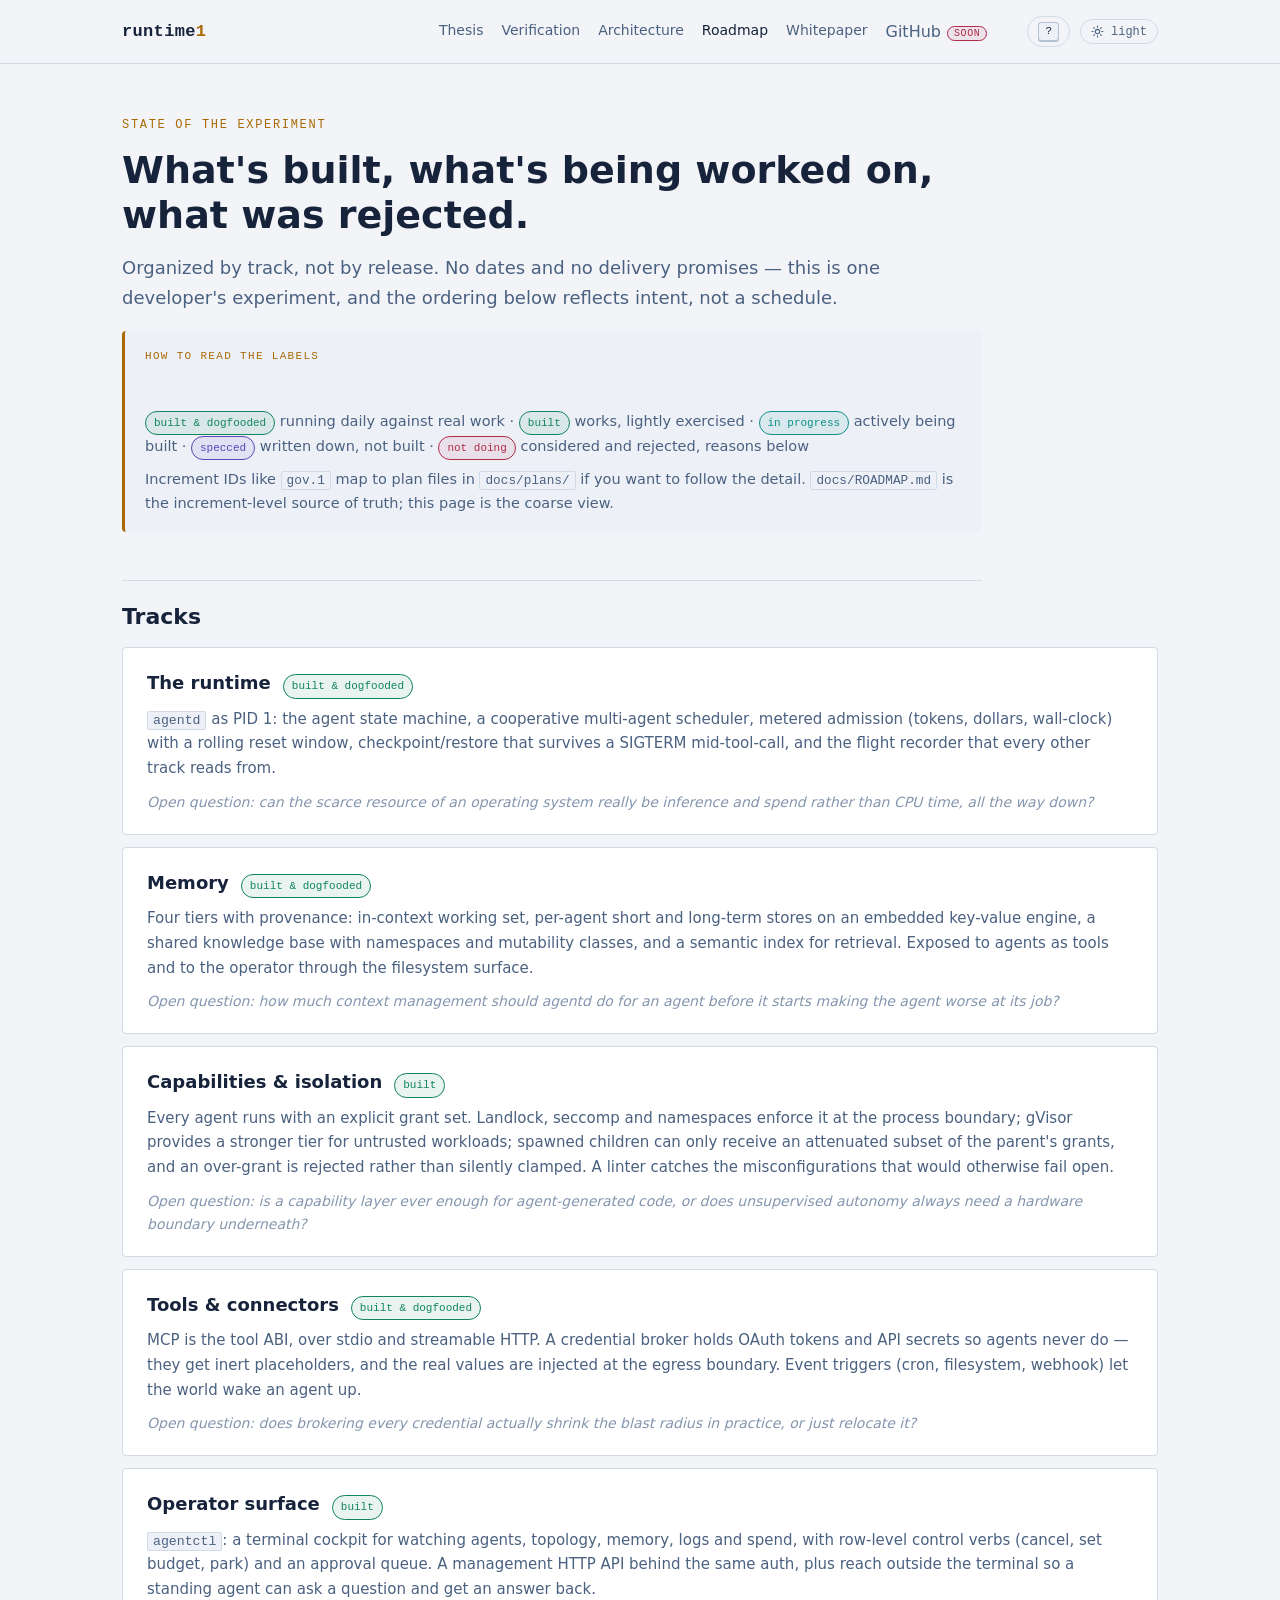
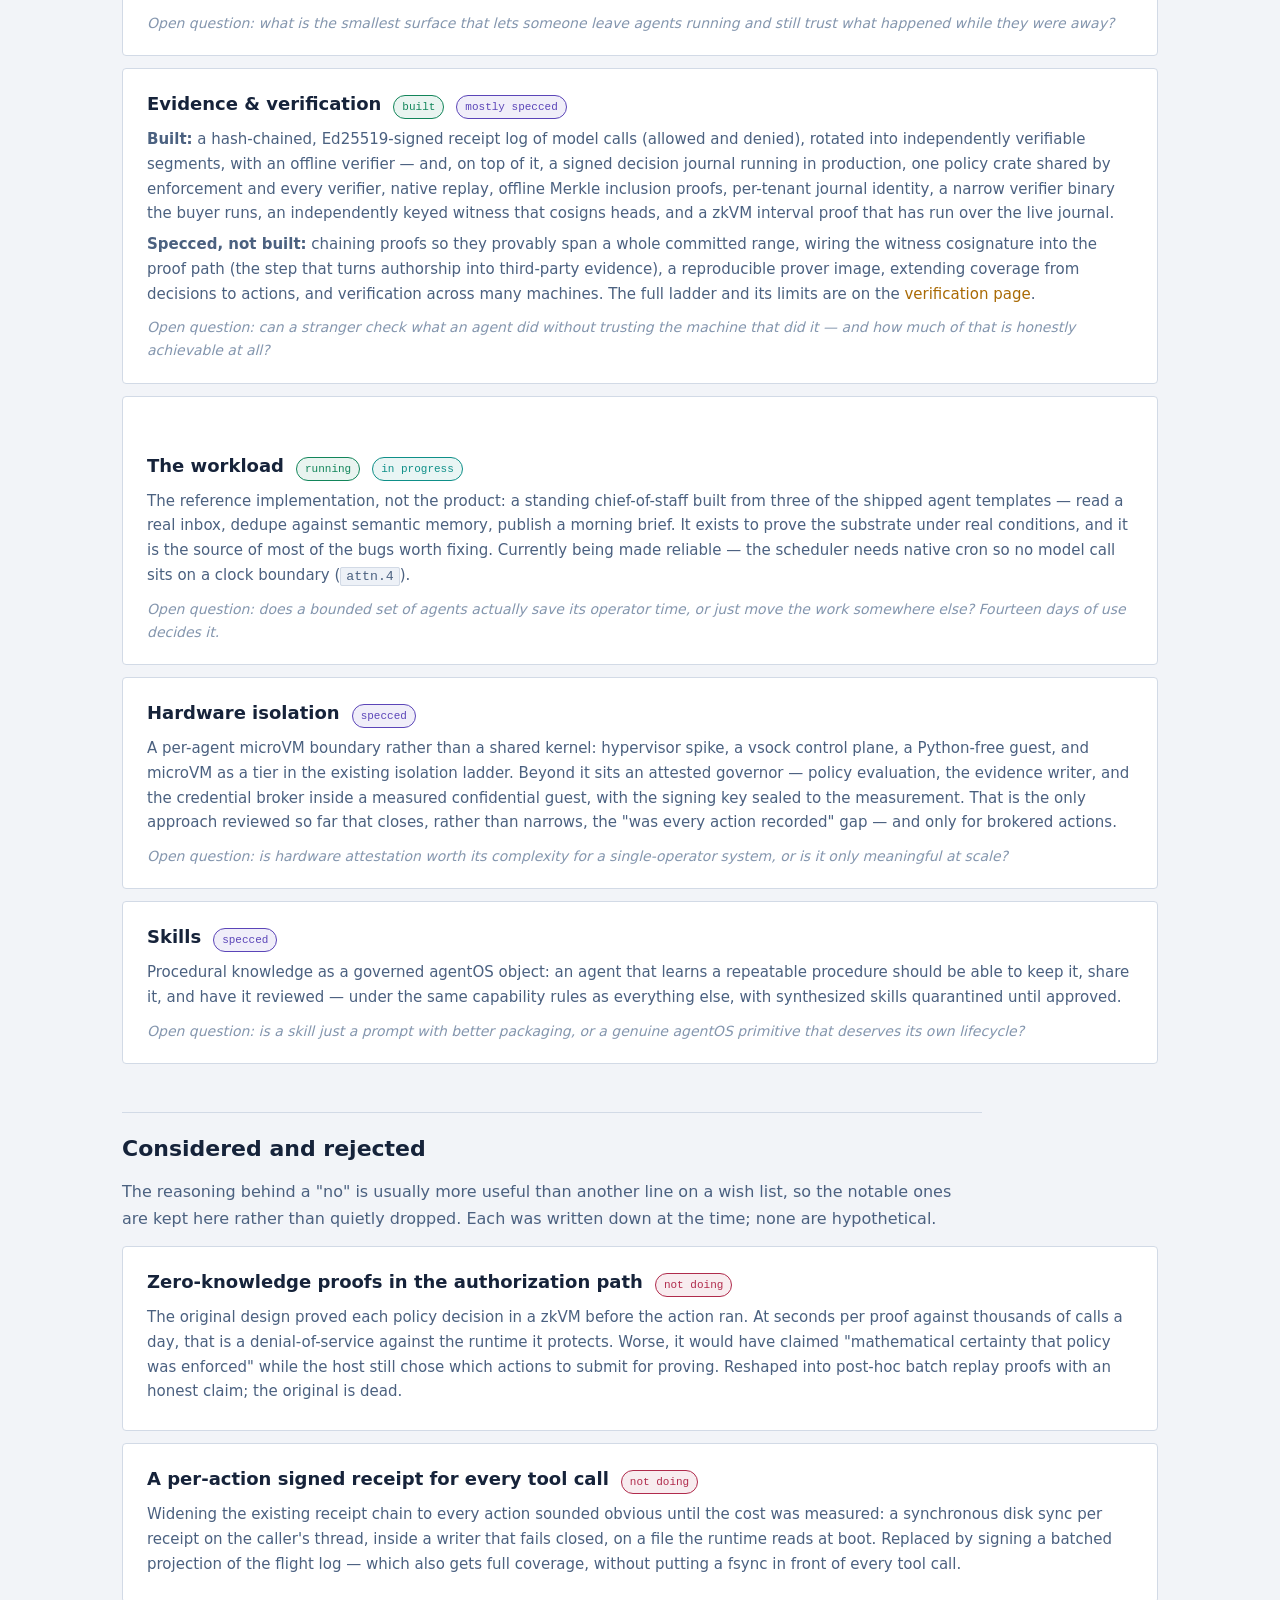
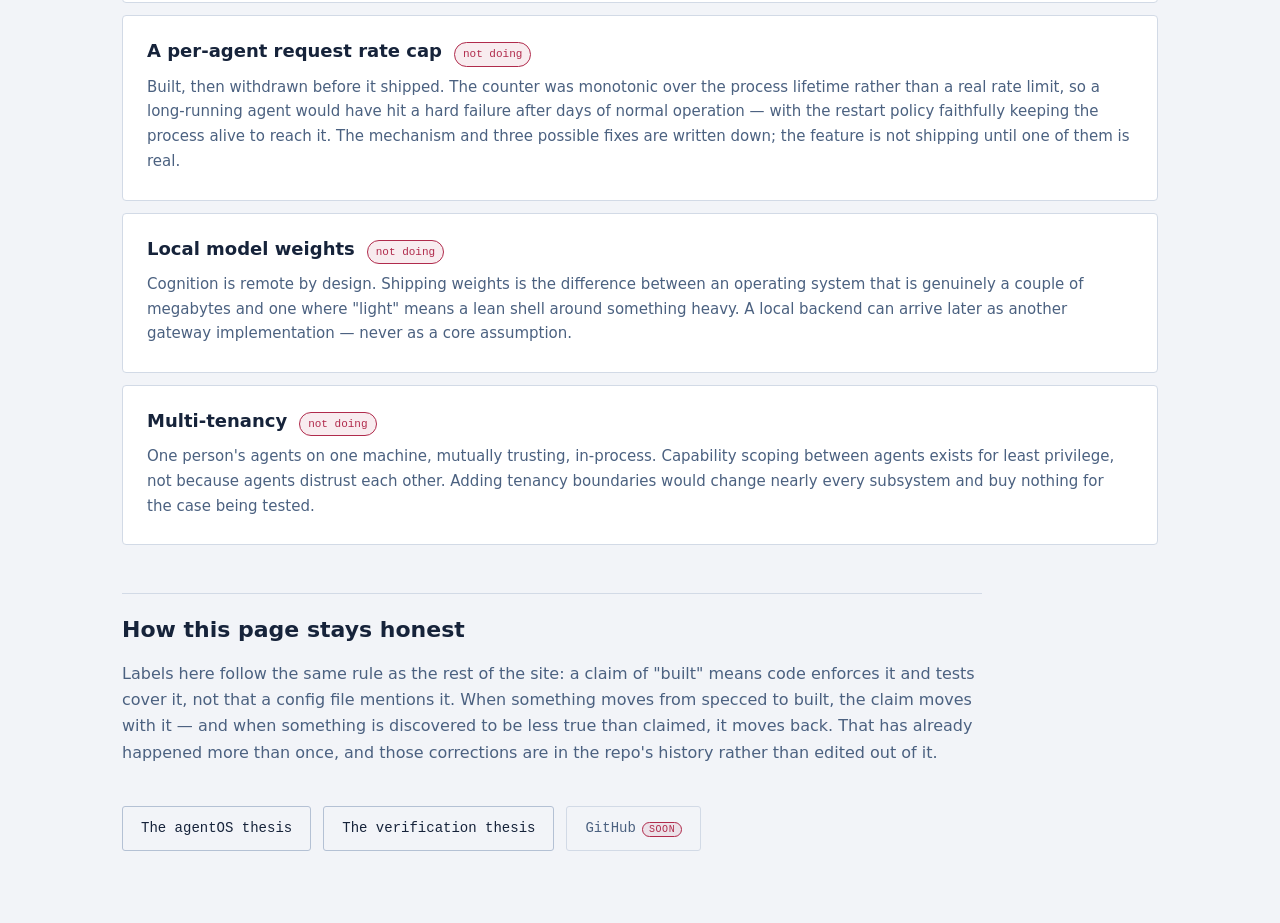
==== commit 29d93b4e: "site: drop "team of agents" framing Positioning, not accuracy: "a standing 24/7 team of agents" and " ====
--- a/roadmap.html
+++ b/roadmap.html
@@ -161,7 +161,7 @@
     a morning brief. It exists to prove the substrate under real conditions, and it is the source of most of the bugs worth fixing. Currently being made
     reliable — the scheduler needs native cron so no model call sits on a clock boundary
     (<code>attn.4</code>).</p>
-    <p class="q">Open question: does a bounded agent team actually save its operator time, or
+    <p class="q">Open question: does a bounded set of agents actually save its operator time, or
     just move the work somewhere else? Fourteen days of use decides it.</p>
   </div>
 
